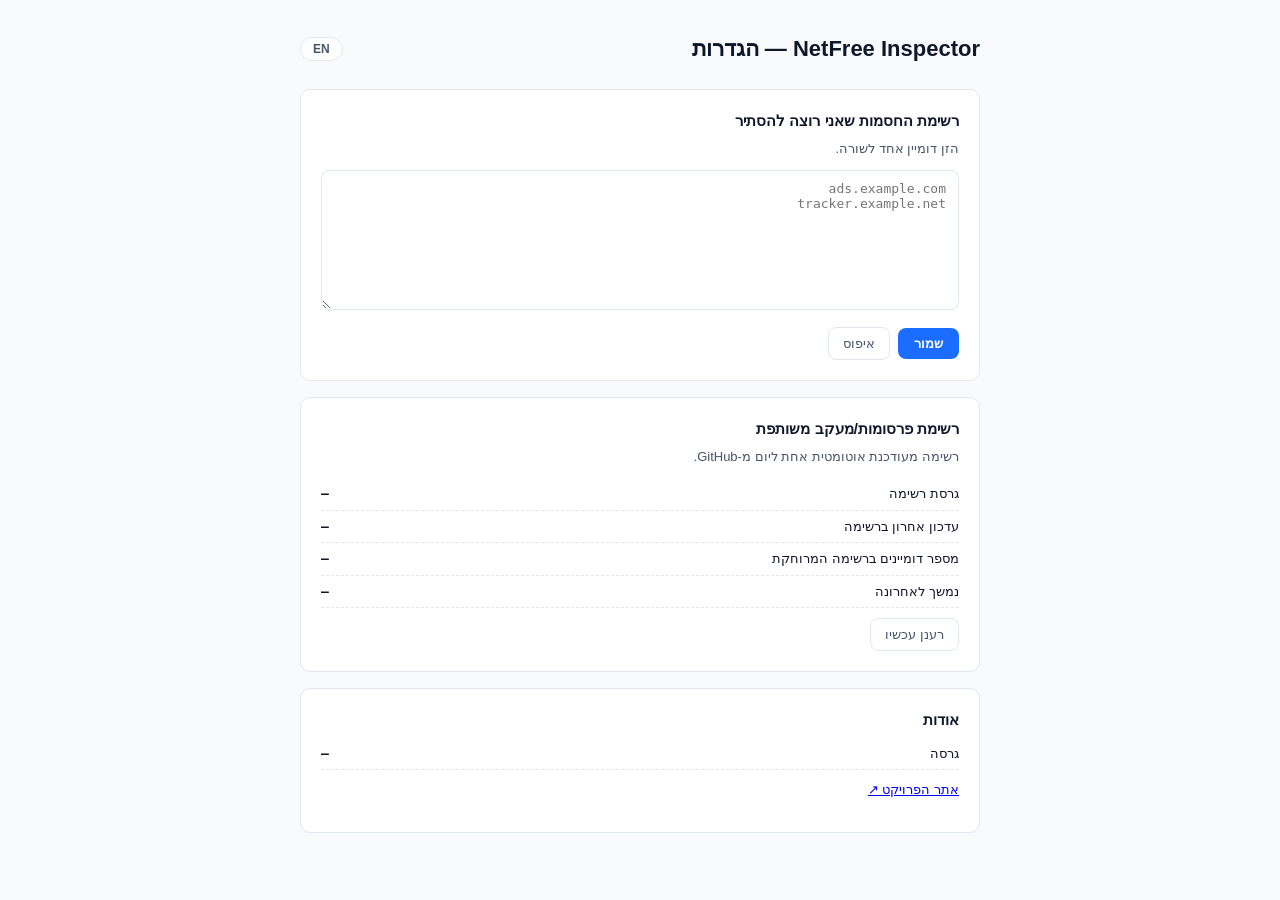
==== options.html @ 6c4b6a0a "chore: restructure as standalone repo - Move extension source from chrome-extension/ to repo root - " ====
<!DOCTYPE html>
<html lang="he" dir="rtl">
<head>
<meta charset="UTF-8" />
<meta name="viewport" content="width=device-width, initial-scale=1.0" />
<title>NetFree Inspector — הגדרות</title>
<style>
  :root {
    --brand: #1a6dff;
    --text: #0f172a;
    --muted: #475569;
    --bg: #f8fafc;
    --card: #ffffff;
    --border: #e2e8f0;
    --danger: #dc2626;
    --r: 10px;
  }
  * { box-sizing: border-box; }
  html[lang="en"] body { direction: ltr; }
  body {
    font-family: -apple-system, Segoe UI, Heebo, Arial, sans-serif;
    background: var(--bg); color: var(--text); margin: 0;
    padding: 32px 20px; line-height: 1.5;
  }
  .wrap { max-width: 680px; margin: 0 auto; }
  header {
    display: flex; align-items: center; justify-content: space-between;
    margin-bottom: 24px;
  }
  h1 { font-size: 22px; margin: 0; }
  .lang-btn {
    background: white; border: 1px solid var(--border); border-radius: 999px;
    padding: 4px 12px; font-size: 12px; font-weight: 700; cursor: pointer;
    color: var(--muted);
  }
  section {
    background: var(--card); border: 1px solid var(--border); border-radius: var(--r);
    padding: 20px; margin-bottom: 16px;
  }
  h2 { font-size: 15px; margin: 0 0 6px; }
  p.hint { color: var(--muted); font-size: 13px; margin: 0 0 12px; }

  textarea {
    width: 100%; min-height: 140px; padding: 10px 12px;
    border: 1px solid var(--border); border-radius: 8px;
    font-family: 'SF Mono', 'Fira Code', monospace; font-size: 13px;
    resize: vertical;
  }
  textarea:focus { outline: 2px solid var(--brand); outline-offset: -1px; }

  .row { display: flex; gap: 8px; margin-top: 10px; align-items: center; flex-wrap: wrap; }
  button.action {
    background: var(--brand); color: white; border: none;
    padding: 8px 16px; border-radius: 8px; font-weight: 600; cursor: pointer;
    font-size: 13px;
  }
  button.action:hover { background: #1456cc; }
  button.ghost {
    background: transparent; color: var(--muted);
    border: 1px solid var(--border); padding: 8px 14px; border-radius: 8px;
    cursor: pointer; font-size: 13px;
  }
  button.ghost:hover { color: var(--text); background: white; }

  .status {
    color: #16a34a; font-size: 13px; font-weight: 600;
    opacity: 0; transition: opacity .2s;
  }
  .status.visible { opacity: 1; }

  .stat-row { display: flex; justify-content: space-between;
              padding: 6px 0; border-bottom: 1px dashed var(--border); font-size: 13px; }
  .stat-row:last-child { border-bottom: none; }
  .stat-row b { font-family: 'SF Mono', monospace; }
</style>
</head>
<body>
  <div class="wrap">

    <header>
      <h1 data-he="NetFree Inspector — הגדרות" data-en="NetFree Inspector — Settings">NetFree Inspector — הגדרות</h1>
      <button class="lang-btn" id="langBtn" type="button">EN</button>
    </header>

    <!-- ── Custom exclusions ── -->
    <section>
      <h2 data-he="רשימת החסמות שאני רוצה להסתיר" data-en="My custom harmless list">רשימת החסמות שאני רוצה להסתיר</h2>
      <p class="hint"
         data-he="הזן דומיין אחד לשורה. חסימות של דומיינים אלה יסווגו כ'לא משמעותיות' ויוסתרו כברירת מחדל. התאמה היא סיומת — 'example.com' יתפוס גם 'sub.example.com'."
         data-en="One domain per line. Blocks on these domains are treated as 'not meaningful' and hidden by default. Matching is suffix-based — 'example.com' also matches 'sub.example.com'.">
        הזן דומיין אחד לשורה.
      </p>
      <textarea id="userList" placeholder="ads.example.com&#10;tracker.example.net"></textarea>
      <div class="row">
        <button class="action" id="saveBtn" type="button" data-he="שמור" data-en="Save">שמור</button>
        <button class="ghost"  id="resetBtn" type="button" data-he="איפוס" data-en="Reset">איפוס</button>
        <span class="status" id="status" data-he="✓ נשמר" data-en="✓ Saved">✓ נשמר</span>
      </div>
    </section>

    <!-- ── Remote list info ── -->
    <section>
      <h2 data-he="רשימת פרסומות/מעקב משותפת" data-en="Shared ad &amp; tracker list">רשימת פרסומות/מעקב משותפת</h2>
      <p class="hint"
         data-he="רשימה מעודכנת אוטומטית אחת ליום מ-GitHub — בלי שתצטרך להתקין מחדש."
         data-en="Automatically refreshed once per day from GitHub — no re-install needed.">
        רשימה מעודכנת אוטומטית אחת ליום מ-GitHub.
      </p>
      <div class="stat-row">
        <span data-he="גרסת רשימה" data-en="List version">גרסת רשימה</span>
        <b id="remoteVersion">—</b>
      </div>
      <div class="stat-row">
        <span data-he="עדכון אחרון ברשימה" data-en="List updated">עדכון אחרון ברשימה</span>
        <b id="remoteUpdated">—</b>
      </div>
      <div class="stat-row">
        <span data-he="מספר דומיינים ברשימה המרוחקת" data-en="Remote domain count">מספר דומיינים ברשימה המרוחקת</span>
        <b id="remoteCount">—</b>
      </div>
      <div class="stat-row">
        <span data-he="נמשך לאחרונה" data-en="Last fetched">נמשך לאחרונה</span>
        <b id="remoteFetched">—</b>
      </div>
      <div class="row">
        <button class="ghost" id="refreshBtn" type="button"
                data-he="רענן עכשיו" data-en="Refresh now">רענן עכשיו</button>
      </div>
    </section>

    <!-- ── About ── -->
    <section>
      <h2 data-he="אודות" data-en="About">אודות</h2>
      <div class="stat-row">
        <span data-he="גרסה" data-en="Version">גרסה</span>
        <b id="extVersion">—</b>
      </div>
      <p class="hint" style="margin-top: 10px">
        <a href="https://mfvirtualmail-bot.github.io/beit-midrash-finance/netfree-inspector/" target="_blank"
           data-he="אתר הפרויקט ↗" data-en="Project website ↗">אתר הפרויקט ↗</a>
      </p>
    </section>

  </div>

  <script src="options.js"></script>
</body>
</html>
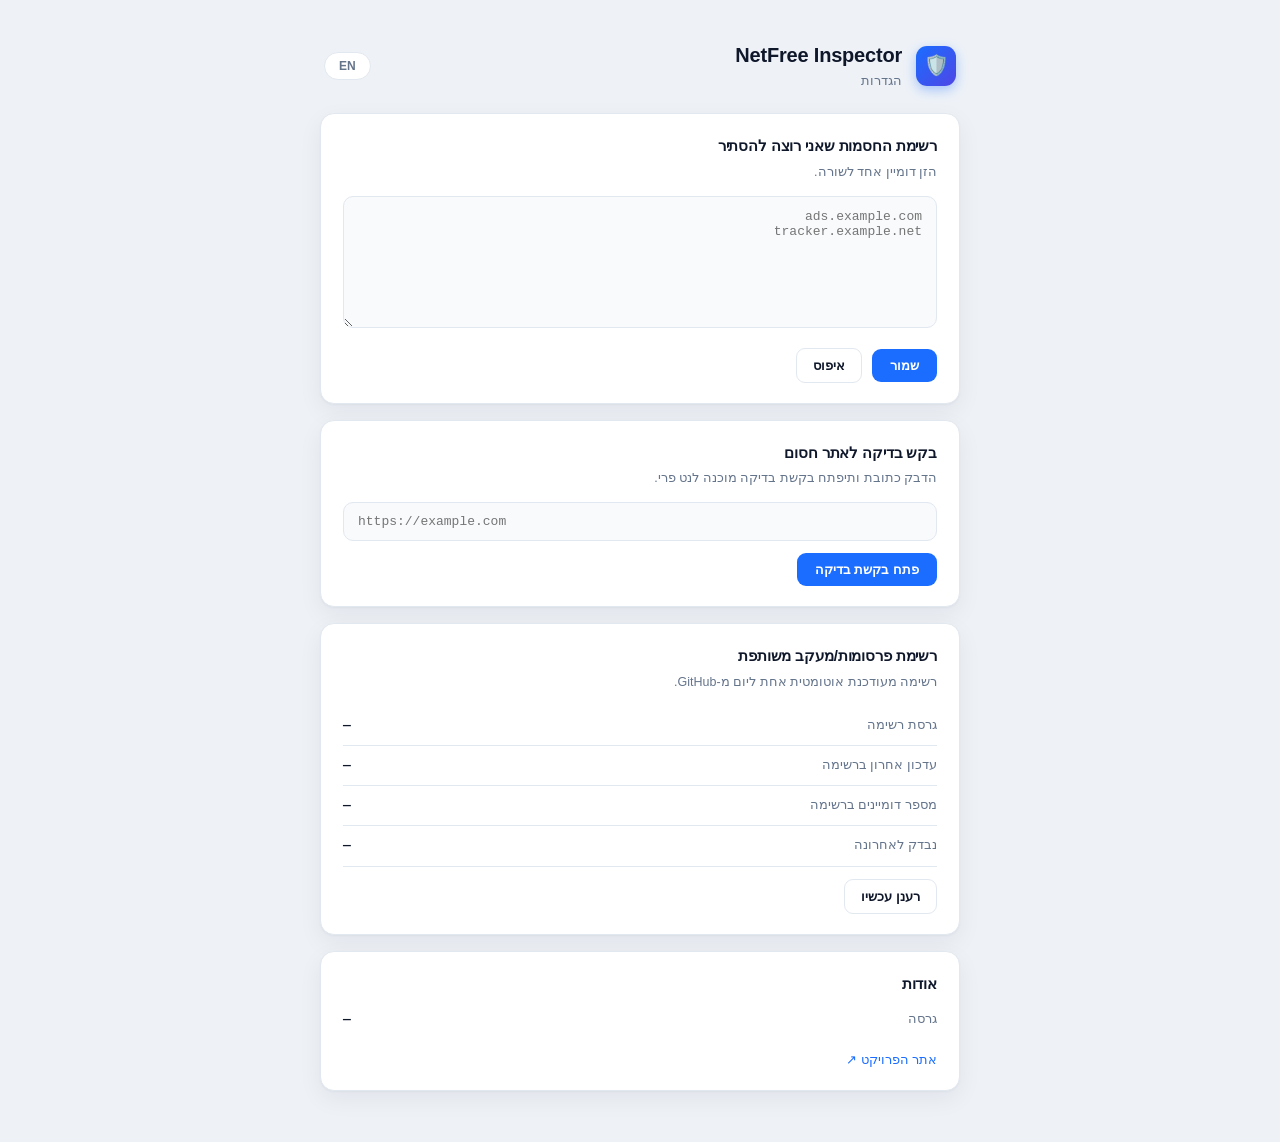
==== commit 4c080022: "v1.8.3: quiet not-important blocks, /complete/s fix, live harmless, always-on request button, passiv" ====
--- a/options.html
+++ b/options.html
@@ -6,79 +6,141 @@
 <title>NetFree Inspector — הגדרות</title>
 <style>
   :root {
-    --brand: #1a6dff;
-    --text: #0f172a;
-    --muted: #475569;
-    --bg: #f8fafc;
-    --card: #ffffff;
-    --border: #e2e8f0;
-    --danger: #dc2626;
-    --r: 10px;
+    --brand:      #1a6dff;
+    --brand-ink:  #ffffff;
+    --brand-hov:  #1456cc;
+    --text:       #0f172a;
+    --muted:      #64748b;
+    --bg:         #eef2f7;
+    --card:       #ffffff;
+    --border:     #e2e8f0;
+    --field:      #f8fafc;
+    --ok:         #16a34a;
+    --ok-bg:      #dcfce7;
+    --err:        #dc2626;
+    --err-bg:     #fee2e2;
+    --shadow:     0 1px 2px rgba(15,23,42,.04), 0 8px 24px rgba(15,23,42,.06);
+    --r:          14px;
+  }
+  @media (prefers-color-scheme: dark) {
+    :root {
+      --text:   #e5e9f0;
+      --muted:  #94a3b8;
+      --bg:     #0b1220;
+      --card:   #131c2e;
+      --border: #263248;
+      --field:  #0e1626;
+      --ok-bg:  #0f2a1a;
+      --err-bg: #2a1414;
+      --shadow: 0 1px 2px rgba(0,0,0,.3), 0 10px 30px rgba(0,0,0,.35);
+    }
   }
   * { box-sizing: border-box; }
   html[lang="en"] body { direction: ltr; }
   body {
-    font-family: -apple-system, Segoe UI, Heebo, Arial, sans-serif;
+    font-family: -apple-system, "Segoe UI", Heebo, Arial, sans-serif;
     background: var(--bg); color: var(--text); margin: 0;
-    padding: 32px 20px; line-height: 1.5;
-  }
-  .wrap { max-width: 680px; margin: 0 auto; }
+    padding: 40px 20px; line-height: 1.55;
+    -webkit-font-smoothing: antialiased;
+  }
+  .wrap { max-width: 640px; margin: 0 auto; }
+
   header {
-    display: flex; align-items: center; justify-content: space-between;
-    margin-bottom: 24px;
-  }
-  h1 { font-size: 22px; margin: 0; }
+    display: flex; align-items: center; gap: 14px;
+    margin: 0 4px 22px;
+  }
+  .logo {
+    width: 40px; height: 40px; border-radius: 11px; flex: none;
+    background: linear-gradient(135deg, #1a6dff, #4f46e5);
+    display: grid; place-items: center; color: #fff; font-size: 20px;
+    box-shadow: 0 4px 12px rgba(26,109,255,.35);
+  }
+  .titles { flex: 1; min-width: 0; }
+  h1 { font-size: 20px; margin: 0; letter-spacing: -.01em; }
+  .sub { color: var(--muted); font-size: 12.5px; margin: 1px 0 0; }
   .lang-btn {
-    background: white; border: 1px solid var(--border); border-radius: 999px;
-    padding: 4px 12px; font-size: 12px; font-weight: 700; cursor: pointer;
-    color: var(--muted);
-  }
+    background: var(--card); border: 1px solid var(--border); border-radius: 999px;
+    padding: 6px 14px; font-size: 12px; font-weight: 700; cursor: pointer;
+    color: var(--muted); flex: none;
+  }
+  .lang-btn:hover { color: var(--text); border-color: var(--brand); }
+
   section {
     background: var(--card); border: 1px solid var(--border); border-radius: var(--r);
-    padding: 20px; margin-bottom: 16px;
-  }
-  h2 { font-size: 15px; margin: 0 0 6px; }
-  p.hint { color: var(--muted); font-size: 13px; margin: 0 0 12px; }
+    padding: 20px 22px; margin-bottom: 16px; box-shadow: var(--shadow);
+  }
+  h2 { font-size: 15px; margin: 0 0 5px; letter-spacing: -.01em; }
+  p.hint { color: var(--muted); font-size: 12.5px; margin: 0 0 14px; }
 
   textarea {
-    width: 100%; min-height: 140px; padding: 10px 12px;
-    border: 1px solid var(--border); border-radius: 8px;
-    font-family: 'SF Mono', 'Fira Code', monospace; font-size: 13px;
+    width: 100%; min-height: 132px; padding: 12px 14px;
+    border: 1px solid var(--border); border-radius: 10px; background: var(--field);
+    color: var(--text);
+    font-family: "SF Mono", "Fira Code", ui-monospace, monospace; font-size: 13px;
     resize: vertical;
   }
-  textarea:focus { outline: 2px solid var(--brand); outline-offset: -1px; }
-
-  .row { display: flex; gap: 8px; margin-top: 10px; align-items: center; flex-wrap: wrap; }
+  textarea:focus, input:focus { outline: 2px solid var(--brand); outline-offset: -1px; background: var(--card); }
+
+  .row { display: flex; gap: 10px; margin-top: 12px; align-items: center; flex-wrap: wrap; }
   button.action {
-    background: var(--brand); color: white; border: none;
-    padding: 8px 16px; border-radius: 8px; font-weight: 600; cursor: pointer;
+    background: var(--brand); color: var(--brand-ink); border: none;
+    padding: 9px 18px; border-radius: 9px; font-weight: 600; cursor: pointer;
     font-size: 13px;
   }
-  button.action:hover { background: #1456cc; }
+  button.action:hover { background: var(--brand-hov); }
   button.ghost {
-    background: transparent; color: var(--muted);
-    border: 1px solid var(--border); padding: 8px 14px; border-radius: 8px;
-    cursor: pointer; font-size: 13px;
-  }
-  button.ghost:hover { color: var(--text); background: white; }
+    background: transparent; color: var(--text);
+    border: 1px solid var(--border); padding: 9px 16px; border-radius: 9px;
+    cursor: pointer; font-size: 13px; font-weight: 600;
+    display: inline-flex; align-items: center; gap: 8px;
+  }
+  button.ghost:hover:not(:disabled) { border-color: var(--brand); color: var(--brand); }
+  button.ghost:disabled { opacity: .6; cursor: default; }
+
+  .spinner {
+    width: 13px; height: 13px; border-radius: 50%;
+    border: 2px solid currentColor; border-top-color: transparent;
+    animation: spin .7s linear infinite; display: none;
+  }
+  button.ghost.loading .spinner { display: inline-block; }
+  @keyframes spin { to { transform: rotate(360deg); } }
 
   .status {
-    color: #16a34a; font-size: 13px; font-weight: 600;
+    color: var(--ok); font-size: 13px; font-weight: 600;
     opacity: 0; transition: opacity .2s;
   }
   .status.visible { opacity: 1; }
 
-  .stat-row { display: flex; justify-content: space-between;
-              padding: 6px 0; border-bottom: 1px dashed var(--border); font-size: 13px; }
-  .stat-row:last-child { border-bottom: none; }
-  .stat-row b { font-family: 'SF Mono', monospace; }
+  /* Refresh result pill */
+  .pill {
+    font-size: 12.5px; font-weight: 600; padding: 4px 11px; border-radius: 999px;
+    display: none;
+  }
+  .pill.show { display: inline-block; }
+  .pill.ok  { color: var(--ok);  background: var(--ok-bg); }
+  .pill.err { color: var(--err); background: var(--err-bg); }
+
+  .stat-row {
+    display: flex; justify-content: space-between; align-items: baseline; gap: 12px;
+    padding: 9px 0; border-bottom: 1px solid var(--border); font-size: 13px;
+  }
+  .stat-row:last-of-type { border-bottom: none; }
+  .stat-row span { color: var(--muted); }
+  .stat-row b { font-family: "SF Mono", ui-monospace, monospace; font-weight: 600; text-align: end; }
+
+  a { color: var(--brand); text-decoration: none; }
+  a:hover { text-decoration: underline; }
 </style>
 </head>
 <body>
   <div class="wrap">
 
     <header>
-      <h1 data-he="NetFree Inspector — הגדרות" data-en="NetFree Inspector — Settings">NetFree Inspector — הגדרות</h1>
+      <div class="logo" aria-hidden="true">🛡️</div>
+      <div class="titles">
+        <h1 data-he="NetFree Inspector" data-en="NetFree Inspector">NetFree Inspector</h1>
+        <p class="sub" data-he="הגדרות" data-en="Settings">הגדרות</p>
+      </div>
       <button class="lang-btn" id="langBtn" type="button">EN</button>
     </header>
 
@@ -98,6 +160,24 @@
       </div>
     </section>
 
+    <!-- ── Request a review for an address ── -->
+    <section>
+      <h2 data-he="בקש בדיקה לאתר חסום" data-en="Request a review for a blocked address">בקש בדיקה לאתר חסום</h2>
+      <p class="hint"
+         data-he="אתר שחשוב לך וכנראה חסום? הדבק את הכתובת — תיפתח בקשת בדיקה מוכנה לנט פרי, בלי צורך להיכנס לדף החסום קודם."
+         data-en="A site you need that's probably blocked? Paste the address — a ready-made NetFree review request opens, no need to visit the blocked page first.">
+        הדבק כתובת ותיפתח בקשת בדיקה מוכנה לנט פרי.
+      </p>
+      <input type="url" id="reviewUrl" dir="ltr"
+             placeholder="https://example.com"
+             style="width:100%;padding:11px 14px;border:1px solid var(--border);border-radius:10px;background:var(--field);color:var(--text);font-family:'SF Mono','Fira Code',ui-monospace,monospace;font-size:13px;" />
+      <div class="row">
+        <button class="action" id="reviewBtn" type="button"
+                data-he="פתח בקשת בדיקה" data-en="Open review request">פתח בקשת בדיקה</button>
+        <span class="pill" id="reviewStatus" role="status" aria-live="polite"></span>
+      </div>
+    </section>
+
     <!-- ── Remote list info ── -->
     <section>
       <h2 data-he="רשימת פרסומות/מעקב משותפת" data-en="Shared ad &amp; tracker list">רשימת פרסומות/מעקב משותפת</h2>
@@ -115,16 +195,20 @@
         <b id="remoteUpdated">—</b>
       </div>
       <div class="stat-row">
-        <span data-he="מספר דומיינים ברשימה המרוחקת" data-en="Remote domain count">מספר דומיינים ברשימה המרוחקת</span>
+        <span data-he="מספר דומיינים ברשימה" data-en="Domains in list">מספר דומיינים ברשימה</span>
         <b id="remoteCount">—</b>
       </div>
       <div class="stat-row">
-        <span data-he="נמשך לאחרונה" data-en="Last fetched">נמשך לאחרונה</span>
+        <span data-he="נבדק לאחרונה" data-en="Last checked">נבדק לאחרונה</span>
         <b id="remoteFetched">—</b>
       </div>
       <div class="row">
         <button class="ghost" id="refreshBtn" type="button"
-                data-he="רענן עכשיו" data-en="Refresh now">רענן עכשיו</button>
+                data-he="רענן עכשיו" data-en="Refresh now">
+          <span class="spinner" aria-hidden="true"></span>
+          <span class="btn-label" data-he="רענן עכשיו" data-en="Refresh now">רענן עכשיו</span>
+        </button>
+        <span class="pill" id="refreshStatus" role="status" aria-live="polite"></span>
       </div>
     </section>
 
@@ -135,8 +219,8 @@
         <span data-he="גרסה" data-en="Version">גרסה</span>
         <b id="extVersion">—</b>
       </div>
-      <p class="hint" style="margin-top: 10px">
-        <a href="https://mfvirtualmail-bot.github.io/beit-midrash-finance/netfree-inspector/" target="_blank"
+      <p class="hint" style="margin: 12px 0 0">
+        <a href="https://mfvirtualmail-bot.github.io/netfree-inspector/" target="_blank" rel="noopener"
            data-he="אתר הפרויקט ↗" data-en="Project website ↗">אתר הפרויקט ↗</a>
       </p>
     </section>
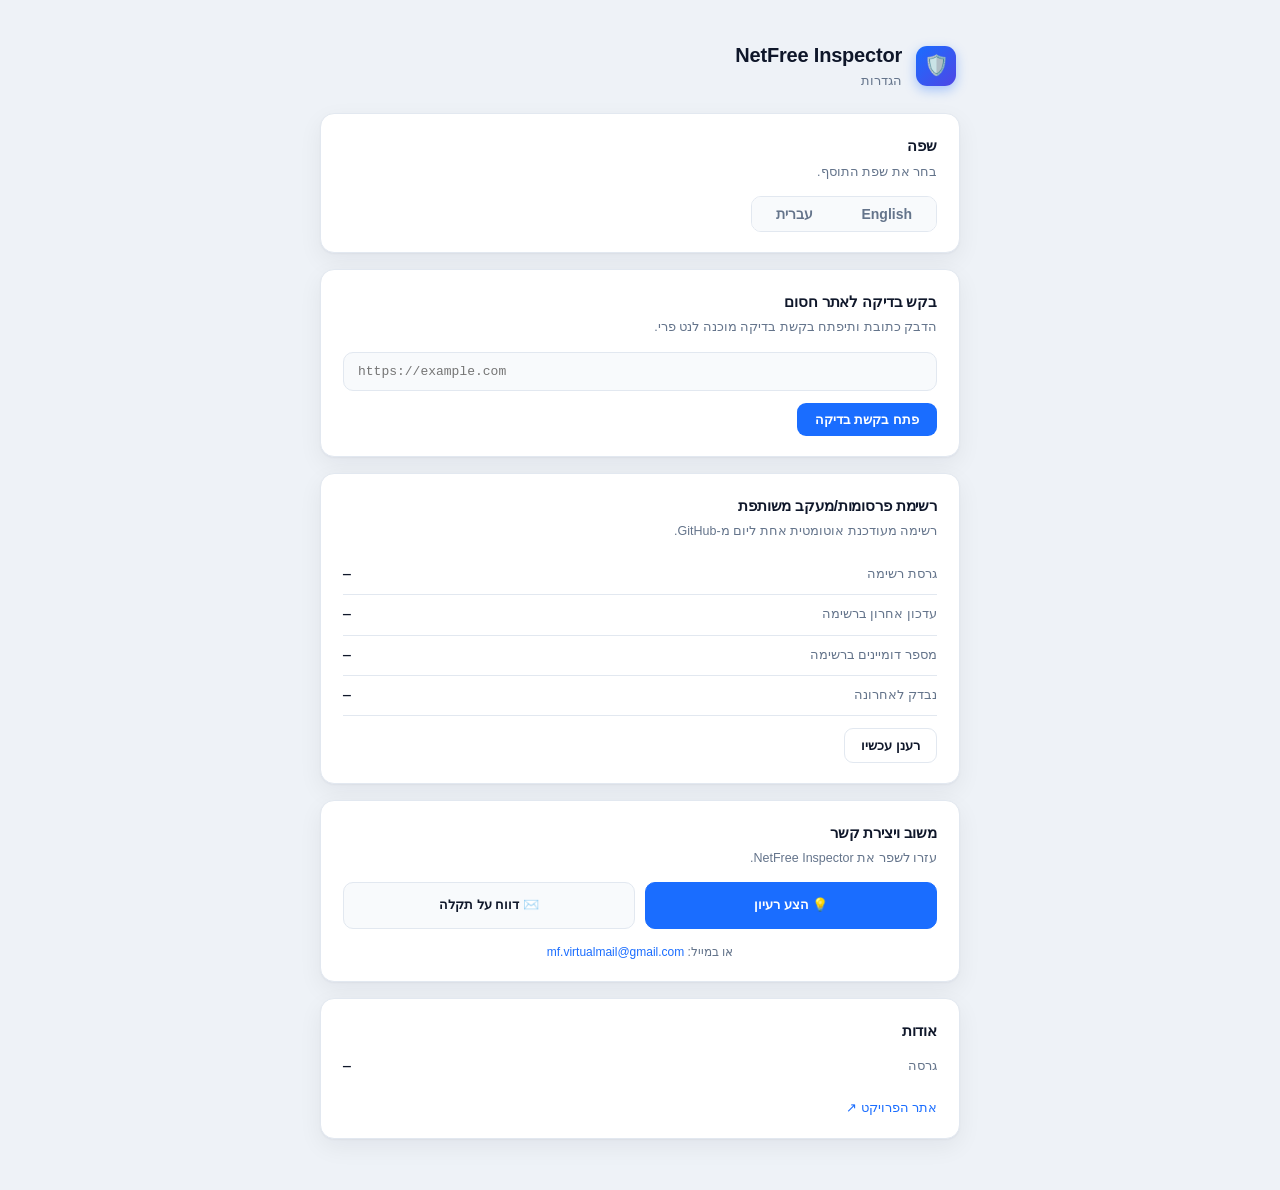
==== commit 134a5cbb: "v1.8.4: redesigned Settings — language selector, feedback/contact buttons, removed custom harmless l" ====
--- a/options.html
+++ b/options.html
@@ -58,12 +58,6 @@
   .titles { flex: 1; min-width: 0; }
   h1 { font-size: 20px; margin: 0; letter-spacing: -.01em; }
   .sub { color: var(--muted); font-size: 12.5px; margin: 1px 0 0; }
-  .lang-btn {
-    background: var(--card); border: 1px solid var(--border); border-radius: 999px;
-    padding: 6px 14px; font-size: 12px; font-weight: 700; cursor: pointer;
-    color: var(--muted); flex: none;
-  }
-  .lang-btn:hover { color: var(--text); border-color: var(--brand); }
 
   section {
     background: var(--card); border: 1px solid var(--border); border-radius: var(--r);
@@ -72,14 +66,13 @@
   h2 { font-size: 15px; margin: 0 0 5px; letter-spacing: -.01em; }
   p.hint { color: var(--muted); font-size: 12.5px; margin: 0 0 14px; }
 
-  textarea {
-    width: 100%; min-height: 132px; padding: 12px 14px;
+  input[type="url"] {
+    width: 100%; padding: 11px 14px;
     border: 1px solid var(--border); border-radius: 10px; background: var(--field);
     color: var(--text);
     font-family: "SF Mono", "Fira Code", ui-monospace, monospace; font-size: 13px;
-    resize: vertical;
-  }
-  textarea:focus, input:focus { outline: 2px solid var(--brand); outline-offset: -1px; background: var(--card); }
+  }
+  input:focus { outline: 2px solid var(--brand); outline-offset: -1px; background: var(--card); }
 
   .row { display: flex; gap: 10px; margin-top: 12px; align-items: center; flex-wrap: wrap; }
   button.action {
@@ -105,17 +98,28 @@
   button.ghost.loading .spinner { display: inline-block; }
   @keyframes spin { to { transform: rotate(360deg); } }
 
-  .status {
-    color: var(--ok); font-size: 13px; font-weight: 600;
-    opacity: 0; transition: opacity .2s;
-  }
-  .status.visible { opacity: 1; }
-
-  /* Refresh result pill */
-  .pill {
-    font-size: 12.5px; font-weight: 600; padding: 4px 11px; border-radius: 999px;
-    display: none;
-  }
+  /* Language segmented control */
+  .lang-seg { display: inline-flex; border: 1px solid var(--border); border-radius: 10px; overflow: hidden; direction: ltr; }
+  .lang-seg button { border: none; background: var(--field); color: var(--muted); font-size: 14px; font-weight: 600; padding: 9px 24px; cursor: pointer; }
+  .lang-seg button:hover { color: var(--text); }
+  .lang-seg button.active { background: var(--brand); color: #fff; }
+
+  /* Feedback buttons */
+  .feedback-row { display: flex; gap: 10px; flex-wrap: wrap; }
+  .feedback-btn {
+    flex: 1; min-width: 150px; display: inline-flex; align-items: center; justify-content: center; gap: 6px;
+    text-decoration: none; padding: 12px 16px; border-radius: 10px; font-size: 13px; font-weight: 600;
+    border: 1px solid var(--border); background: var(--field); color: var(--text); cursor: pointer;
+  }
+  .feedback-btn:hover { border-color: var(--brand); color: var(--brand); }
+  .feedback-btn.primary { background: var(--brand); color: #fff; border-color: var(--brand); }
+  .feedback-btn.primary:hover { background: var(--brand-hov); color: #fff; }
+  .email-line { text-align: center; margin: 14px 0 0; font-size: 12px; color: var(--muted); }
+  .email-line a { color: var(--brand); text-decoration: none; }
+  .email-line a:hover { text-decoration: underline; }
+
+  /* Pill (refresh / review status) */
+  .pill { font-size: 12.5px; font-weight: 600; padding: 4px 11px; border-radius: 999px; display: none; }
   .pill.show { display: inline-block; }
   .pill.ok  { color: var(--ok);  background: var(--ok-bg); }
   .pill.err { color: var(--err); background: var(--err-bg); }
@@ -138,25 +142,18 @@
     <header>
       <div class="logo" aria-hidden="true">🛡️</div>
       <div class="titles">
-        <h1 data-he="NetFree Inspector" data-en="NetFree Inspector">NetFree Inspector</h1>
+        <h1>NetFree Inspector</h1>
         <p class="sub" data-he="הגדרות" data-en="Settings">הגדרות</p>
       </div>
-      <button class="lang-btn" id="langBtn" type="button">EN</button>
     </header>
 
-    <!-- ── Custom exclusions ── -->
-    <section>
-      <h2 data-he="רשימת החסמות שאני רוצה להסתיר" data-en="My custom harmless list">רשימת החסמות שאני רוצה להסתיר</h2>
-      <p class="hint"
-         data-he="הזן דומיין אחד לשורה. חסימות של דומיינים אלה יסווגו כ'לא משמעותיות' ויוסתרו כברירת מחדל. התאמה היא סיומת — 'example.com' יתפוס גם 'sub.example.com'."
-         data-en="One domain per line. Blocks on these domains are treated as 'not meaningful' and hidden by default. Matching is suffix-based — 'example.com' also matches 'sub.example.com'.">
-        הזן דומיין אחד לשורה.
-      </p>
-      <textarea id="userList" placeholder="ads.example.com&#10;tracker.example.net"></textarea>
-      <div class="row">
-        <button class="action" id="saveBtn" type="button" data-he="שמור" data-en="Save">שמור</button>
-        <button class="ghost"  id="resetBtn" type="button" data-he="איפוס" data-en="Reset">איפוס</button>
-        <span class="status" id="status" data-he="✓ נשמר" data-en="✓ Saved">✓ נשמר</span>
+    <!-- ── Language ── -->
+    <section>
+      <h2 data-he="שפה" data-en="Language">שפה</h2>
+      <p class="hint" data-he="בחר את שפת התוסף." data-en="Choose the extension language.">בחר את שפת התוסף.</p>
+      <div class="lang-seg" id="langSeg">
+        <button type="button" data-lang="he">עברית</button>
+        <button type="button" data-lang="en">English</button>
       </div>
     </section>
 
@@ -168,9 +165,7 @@
          data-en="A site you need that's probably blocked? Paste the address — a ready-made NetFree review request opens, no need to visit the blocked page first.">
         הדבק כתובת ותיפתח בקשת בדיקה מוכנה לנט פרי.
       </p>
-      <input type="url" id="reviewUrl" dir="ltr"
-             placeholder="https://example.com"
-             style="width:100%;padding:11px 14px;border:1px solid var(--border);border-radius:10px;background:var(--field);color:var(--text);font-family:'SF Mono','Fira Code',ui-monospace,monospace;font-size:13px;" />
+      <input type="url" id="reviewUrl" dir="ltr" placeholder="https://example.com" />
       <div class="row">
         <button class="action" id="reviewBtn" type="button"
                 data-he="פתח בקשת בדיקה" data-en="Open review request">פתח בקשת בדיקה</button>
@@ -178,7 +173,7 @@
       </div>
     </section>
 
-    <!-- ── Remote list info ── -->
+    <!-- ── Shared list info ── -->
     <section>
       <h2 data-he="רשימת פרסומות/מעקב משותפת" data-en="Shared ad &amp; tracker list">רשימת פרסומות/מעקב משותפת</h2>
       <p class="hint"
@@ -212,6 +207,24 @@
       </div>
     </section>
 
+    <!-- ── Feedback & contact ── -->
+    <section>
+      <h2 data-he="משוב ויצירת קשר" data-en="Feedback &amp; contact">משוב ויצירת קשר</h2>
+      <p class="hint"
+         data-he="עזרו לשפר את NetFree Inspector — דווחו על תקלה או הציעו רעיון."
+         data-en="Help make NetFree Inspector better — report a problem or suggest an idea.">
+        עזרו לשפר את NetFree Inspector.
+      </p>
+      <div class="feedback-row">
+        <a class="feedback-btn primary" id="suggestBtn" href="#" data-he="💡 הצע רעיון" data-en="💡 Suggest an idea">💡 הצע רעיון</a>
+        <a class="feedback-btn" id="contactBtn" href="#" data-he="✉️ דווח על תקלה" data-en="✉️ Report an issue">✉️ דווח על תקלה</a>
+      </div>
+      <p class="email-line">
+        <span data-he="או במייל:" data-en="Or email:">או במייל:</span>
+        <a id="contactEmailLink" href="mailto:mf.virtualmail@gmail.com">mf.virtualmail@gmail.com</a>
+      </p>
+    </section>
+
     <!-- ── About ── -->
     <section>
       <h2 data-he="אודות" data-en="About">אודות</h2>
